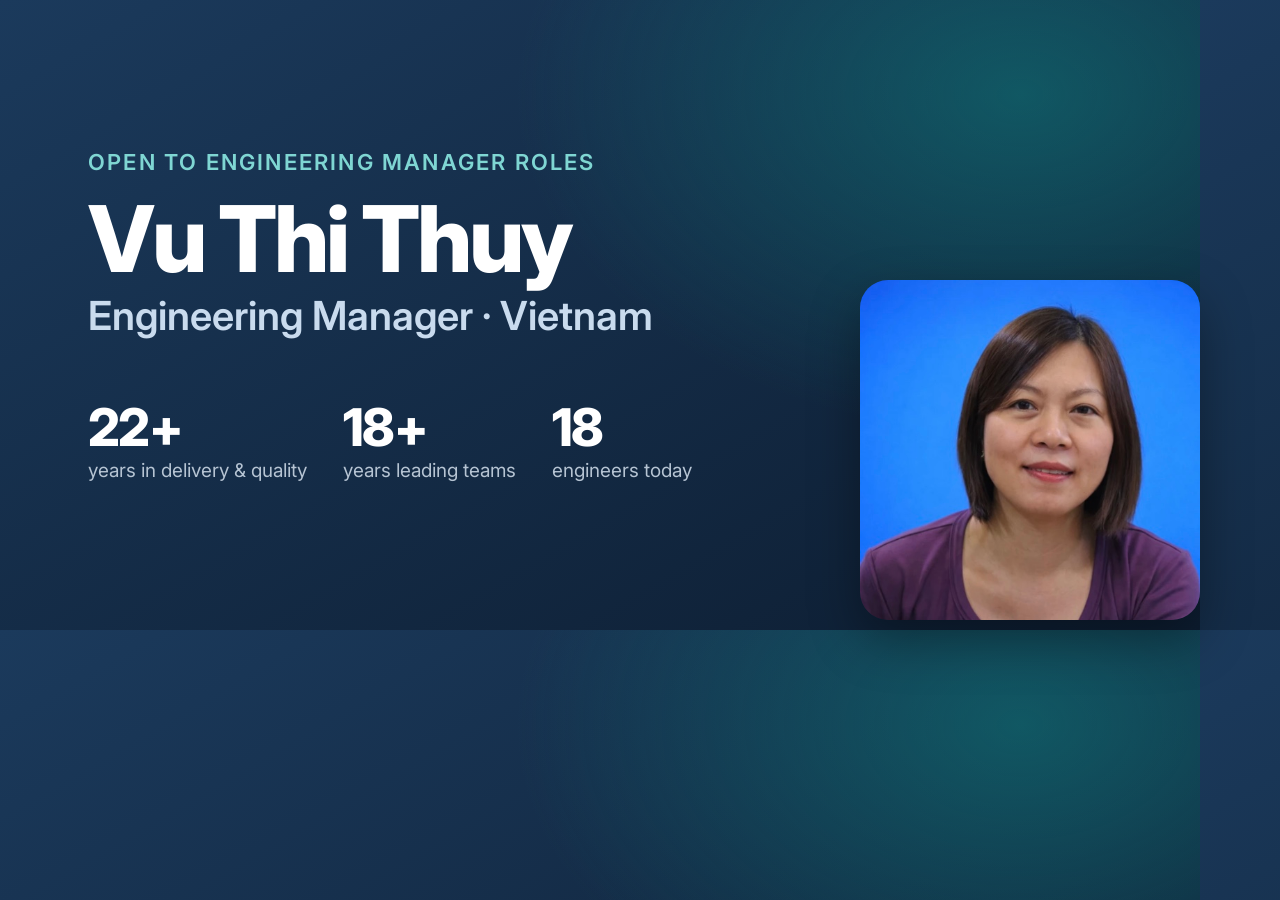
==== tools/og-image.html @ 529e0abb "Add OG image source" ====
<!doctype html>
<html lang="en">
<head>
<meta charset="utf-8">
<title>OG image source</title>
<!-- Rendered to ../assets/og-image.png (1200x630) with headless Chrome; see README. -->
<link href="https://fonts.googleapis.com/css2?family=Inter:wght@500;600;800&display=swap" rel="stylesheet">
<style>
  html, body { margin: 0; width: 1200px; height: 630px; overflow: hidden; }
  body {
    font-family: "Inter", system-ui, sans-serif; color: #fff;
    background:
      radial-gradient(70% 90% at 85% 15%, rgba(14, 124, 123, .55), transparent 60%),
      linear-gradient(150deg, #1b3a5c, #0d1d31);
    display: flex; flex-direction: column; justify-content: center; padding: 0 88px; box-sizing: border-box;
  }
  .photo { position: absolute; right: 80px; top: 50%; transform: translateY(-50%); width: 340px; height: 340px; border-radius: 28px; object-fit: cover; box-shadow: 0 20px 50px rgba(0,0,0,.35); }
  .tag { display: inline-block; font-size: 22px; font-weight: 600; color: #7fd6d3; letter-spacing: .1em; text-transform: uppercase; }
  h1 { font-size: 92px; font-weight: 800; letter-spacing: -0.035em; margin: 18px 0 6px; line-height: 1; }
  .role { font-size: 40px; font-weight: 600; color: #c9dbee; }
  .stats { display: flex; gap: 36px; margin-top: 56px; }
  .stat b { display: block; font-size: 52px; font-weight: 800; letter-spacing: -0.03em; }
  .stat span { font-size: 19px; color: #b6c4d3; }
</style>
</head>
<body>
  <img class="photo" src="../assets/photo.jpg" alt="">
  <span class="tag">Open to Engineering Manager roles</span>
  <h1>Vu Thi Thuy</h1>
  <div class="role">Engineering Manager · Vietnam</div>
  <div class="stats">
    <div class="stat"><b>22+</b><span>years in delivery &amp; quality</span></div>
    <div class="stat"><b>18+</b><span>years leading teams</span></div>
    <div class="stat"><b>18</b><span>engineers today</span></div>
  </div>
</body>
</html>
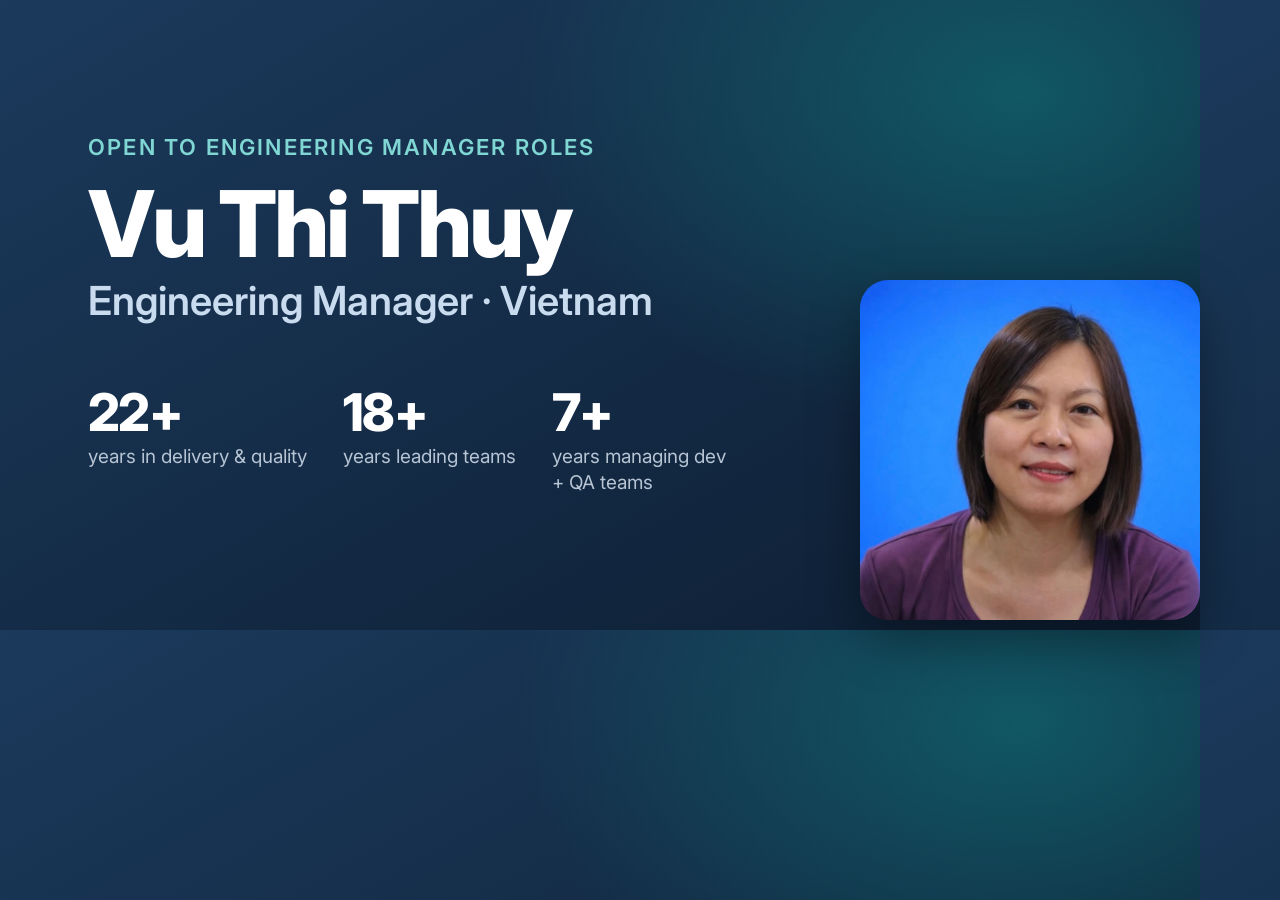
==== commit 51680aa3: "Update OG image source" ====
--- a/tools/og-image.html
+++ b/tools/og-image.html
@@ -20,7 +20,8 @@
   .role { font-size: 40px; font-weight: 600; color: #c9dbee; }
   .stats { display: flex; gap: 36px; margin-top: 56px; }
   .stat b { display: block; font-size: 52px; font-weight: 800; letter-spacing: -0.03em; }
-  .stat span { font-size: 19px; color: #b6c4d3; }
+  .stat span { font-size: 19px; color: #b6c4d3; display: block; line-height: 1.35; }
+  .stat:last-child { max-width: 180px; }
 </style>
 </head>
 <body>
@@ -31,7 +32,7 @@
   <div class="stats">
     <div class="stat"><b>22+</b><span>years in delivery &amp; quality</span></div>
     <div class="stat"><b>18+</b><span>years leading teams</span></div>
-    <div class="stat"><b>18</b><span>engineers today</span></div>
+    <div class="stat"><b>7+</b><span>years managing dev + QA teams</span></div>
   </div>
 </body>
 </html>
